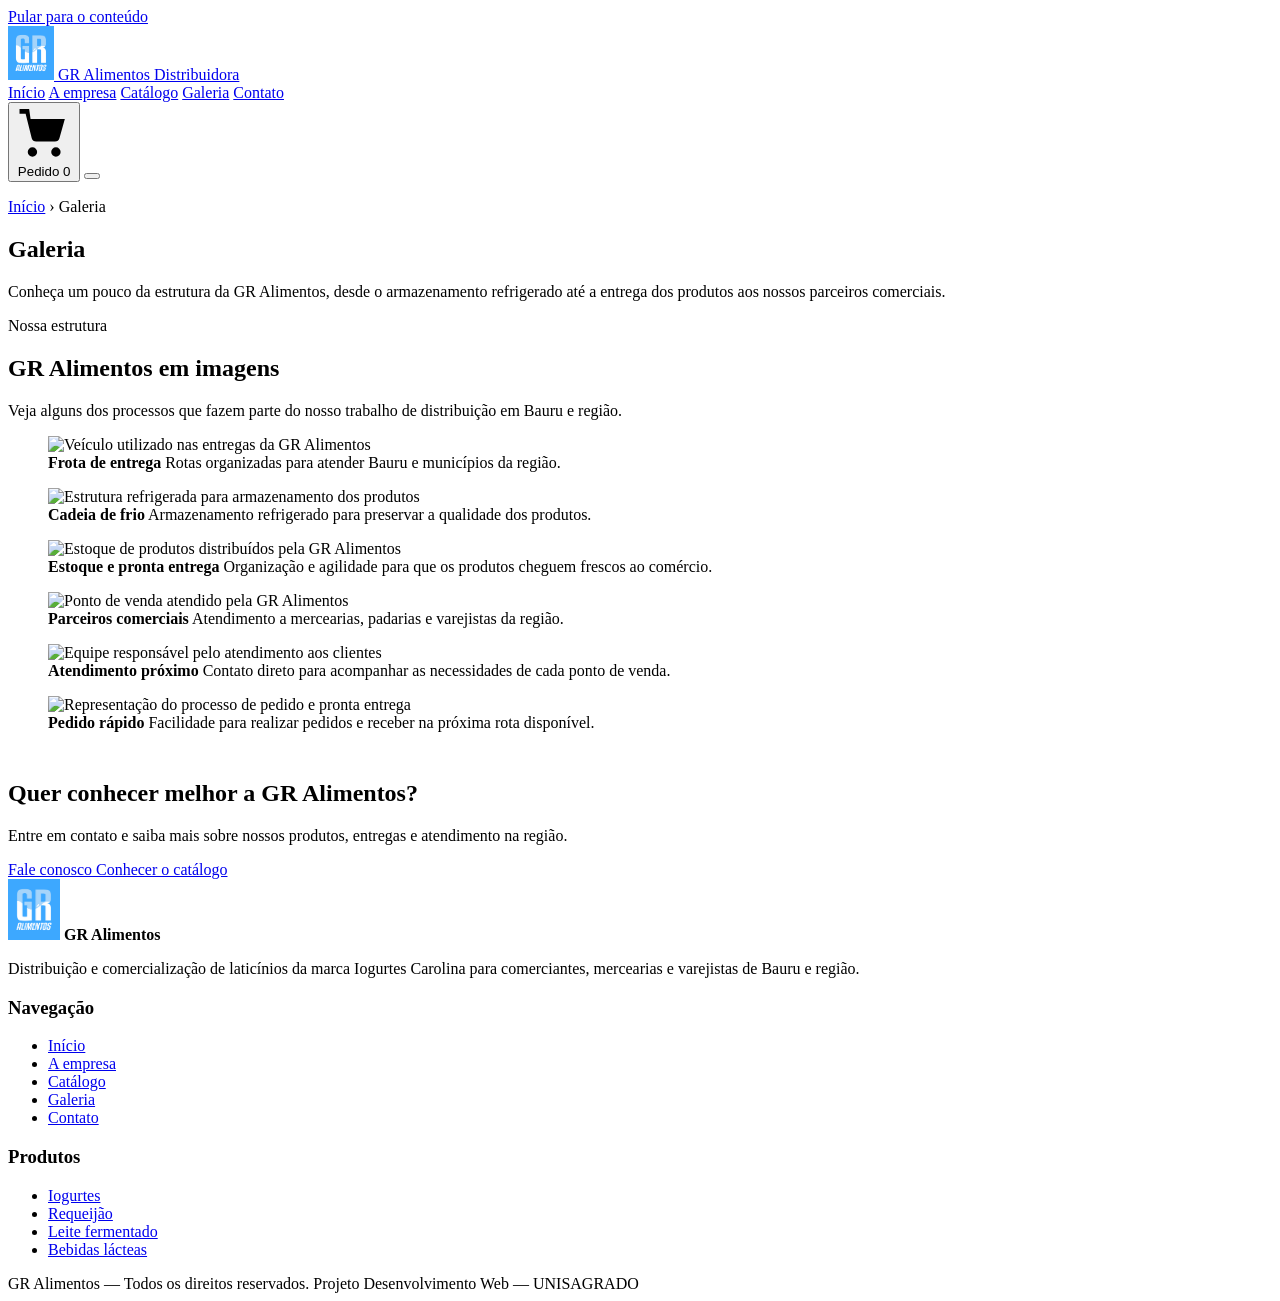
==== galeria.html @ e72864ee "Create galeria.html for GR Alimentos gallery page This file contains the HTML structure for the gall" ====
<!DOCTYPE html>
<html lang="pt-BR">

<head>
  <meta charset="UTF-8">
  <meta name="viewport" content="width=device-width, initial-scale=1">

  <title>Galeria — GR Alimentos</title>

  <meta
    name="description"
    content="Imagens da estrutura da GR Alimentos: armazenamento refrigerado, estoque de pronta entrega, frota e pontos de venda atendidos."
  >

  <meta name="theme-color" content="#57a7dc">

  <link rel="stylesheet" href="estilo.css">
</head>

<body>

  <a class="pular-para-conteudo" href="#conteudo">
    Pular para o conteúdo
  </a>

  <!-- ===================== CABEÇALHO ===================== -->

  <header class="cabecalho">
    <div class="container cabecalho__interno">

      <a class="logo" href="index.html">
        <img
          src="IMG/logo gr.png"
          alt="GR Alimentos"
          width="46"
          height="54"
        >

        <span class="logo__texto">
          <span class="logo__nome">GR Alimentos</span>
          <span class="logo__sub">Distribuidora</span>
        </span>
      </a>

      <nav
        class="nav"
        id="nav-principal"
        aria-label="Navegação principal"
      >
        <a href="index.html">Início</a>
        <a href="institucional.html">A empresa</a>
        <a href="catalogo.html">Catálogo</a>
        <a href="galeria.html" aria-current="page">Galeria</a>
        <a href="contato.html">Contato</a>
      </nav>

      <div class="cabecalho__acoes">

        <button
          type="button"
          class="carrinho-botao"
          aria-label="Abrir pedido"
        >
          <svg
            class="icone"
            viewBox="0 0 24 24"
            aria-hidden="true"
          >
            <path d="M7 18a2 2 0 1 0 .001 4.001A2 2 0 0 0 7 18Zm10 0a2 2 0 1 0 .001 4.001A2 2 0 0 0 17 18ZM6.2 6h14.6l-2.3 8.2a2 2 0 0 1-1.9 1.4H8.6a2 2 0 0 1-1.9-1.4L4.1 3.7H1.5v-2h4.1L6.2 6Z"/>
          </svg>

          <span>Pedido</span>
          <span class="carrinho-contador">0</span>
        </button>

        <button
          type="button"
          class="menu-toggle"
          id="menu-toggle"
          aria-expanded="false"
          aria-controls="nav-principal"
          aria-label="Abrir menu"
        >
          <span></span>
          <span></span>
          <span></span>
        </button>

      </div>

    </div>
  </header>


  <!-- ===================== CONTEÚDO ===================== -->

  <main id="conteudo">

    <!-- HERO DA GALERIA -->

    <section class="hero-interno">
      <div class="container">

        <p class="migalhas">
          <a href="index.html">Início</a>
          &rsaquo;
          Galeria
        </p>

        <h1>Galeria</h1>

        <p>
          Conheça um pouco da estrutura da GR Alimentos,
          desde o armazenamento refrigerado até a entrega
          dos produtos aos nossos parceiros comerciais.
        </p>

      </div>
    </section>


    <!-- ===================== GALERIA ===================== -->

    <section class="secao">
      <div class="container">

        <div class="secao__cabecalho secao__cabecalho--centro">
          <span class="olho">Nossa estrutura</span>

          <h2>GR Alimentos em imagens</h2>

          <p>
            Veja alguns dos processos que fazem parte do nosso
            trabalho de distribuição em Bauru e região.
          </p>
        </div>


        <div class="galeria">

          <!-- FOTO 1 -->

          <figure>
            <img
              src="IMG/galeria/entrega.svg"
              alt="Veículo utilizado nas entregas da GR Alimentos"
              width="800"
              height="600"
              loading="lazy"
            >

            <figcaption>
              <strong>Frota de entrega</strong>
              Rotas organizadas para atender Bauru e municípios da região.
            </figcaption>
          </figure>


          <!-- FOTO 2 -->

          <figure>
            <img
              src="IMG/galeria/camara-fria.svg"
              alt="Estrutura refrigerada para armazenamento dos produtos"
              width="800"
              height="600"
              loading="lazy"
            >

            <figcaption>
              <strong>Cadeia de frio</strong>
              Armazenamento refrigerado para preservar a qualidade dos produtos.
            </figcaption>
          </figure>


          <!-- FOTO 3 -->

          <figure>
            <img
              src="IMG/galeria/estoque.svg"
              alt="Estoque de produtos distribuídos pela GR Alimentos"
              width="800"
              height="600"
              loading="lazy"
            >

            <figcaption>
              <strong>Estoque e pronta entrega</strong>
              Organização e agilidade para que os produtos cheguem frescos ao comércio.
            </figcaption>
          </figure>


          <!-- FOTO 4 -->

          <figure>
            <img
              src="IMG/galeria/pontos-de-venda.svg"
              alt="Ponto de venda atendido pela GR Alimentos"
              width="800"
              height="600"
              loading="lazy"
            >

            <figcaption>
              <strong>Parceiros comerciais</strong>
              Atendimento a mercearias, padarias e varejistas da região.
            </figcaption>
          </figure>


          <!-- FOTO 5 -->

          <figure>
            <img
              src="IMG/galeria/equipe.svg"
              alt="Equipe responsável pelo atendimento aos clientes"
              width="800"
              height="600"
              loading="lazy"
            >

            <figcaption>
              <strong>Atendimento próximo</strong>
              Contato direto para acompanhar as necessidades de cada ponto de venda.
            </figcaption>
          </figure>


          <!-- FOTO 6 -->

          <figure>
            <img
              src="IMG/galeria/pronta-entrega.svg"
              alt="Representação do processo de pedido e pronta entrega"
              width="800"
              height="600"
              loading="lazy"
            >

            <figcaption>
              <strong>Pedido rápido</strong>
              Facilidade para realizar pedidos e receber na próxima rota disponível.
            </figcaption>
          </figure>

        </div>


        <!-- ===================== CHAMADA FINAL ===================== -->

        <div class="faixa-cta" style="margin-top:3rem">

          <h2>Quer conhecer melhor a GR Alimentos?</h2>

          <p>
            Entre em contato e saiba mais sobre nossos produtos,
            entregas e atendimento na região.
          </p>

          <div class="faixa-cta__acoes">

            <a
              class="btn btn--primario"
              href="contato.html"
            >
              Fale conosco
            </a>

            <a
              class="btn btn--claro"
              href="catalogo.html"
            >
              Conhecer o catálogo
            </a>

          </div>

        </div>

      </div>
    </section>

  </main>


  <!-- ===================== RODAPÉ ===================== -->

  <footer class="rodape">
    <div class="container">

      <div class="rodape__grade">

        <div>

          <div class="rodape__logo">

            <img
              src="IMG/logo gr.png"
              alt="GR Alimentos"
              width="52"
              height="61"
            >

            <strong>GR Alimentos</strong>

          </div>

          <p class="rodape__sobre">
            Distribuição e comercialização de laticínios da marca
            Iogurtes Carolina para comerciantes, mercearias e
            varejistas de Bauru e região.
          </p>

        </div>


        <div>

          <h3>Navegação</h3>

          <ul>
            <li><a href="index.html">Início</a></li>
            <li><a href="institucional.html">A empresa</a></li>
            <li><a href="catalogo.html">Catálogo</a></li>
            <li><a href="galeria.html">Galeria</a></li>
            <li><a href="contato.html">Contato</a></li>
          </ul>

        </div>


        <div>

          <h3>Produtos</h3>

          <ul>
            <li>
              <a href="catalogo.html?categoria=iogurtes">
                Iogurtes
              </a>
            </li>

            <li>
              <a href="catalogo.html?categoria=requeijao">
                Requeijão
              </a>
            </li>

            <li>
              <a href="catalogo.html?categoria=leite-fermentado">
                Leite fermentado
              </a>
            </li>

            <li>
              <a href="catalogo.html?categoria=bebida-lactea">
                Bebidas lácteas
              </a>
            </li>
          </ul>

        </div>

      </div>


      <div class="rodape__base">

        <span>
          GR Alimentos — Todos os direitos reservados.
        </span>

        <span>
          Projeto Desenvolvimento Web — UNISAGRADO
        </span>

      </div>

    </div>
  </footer>

</body>

</html>
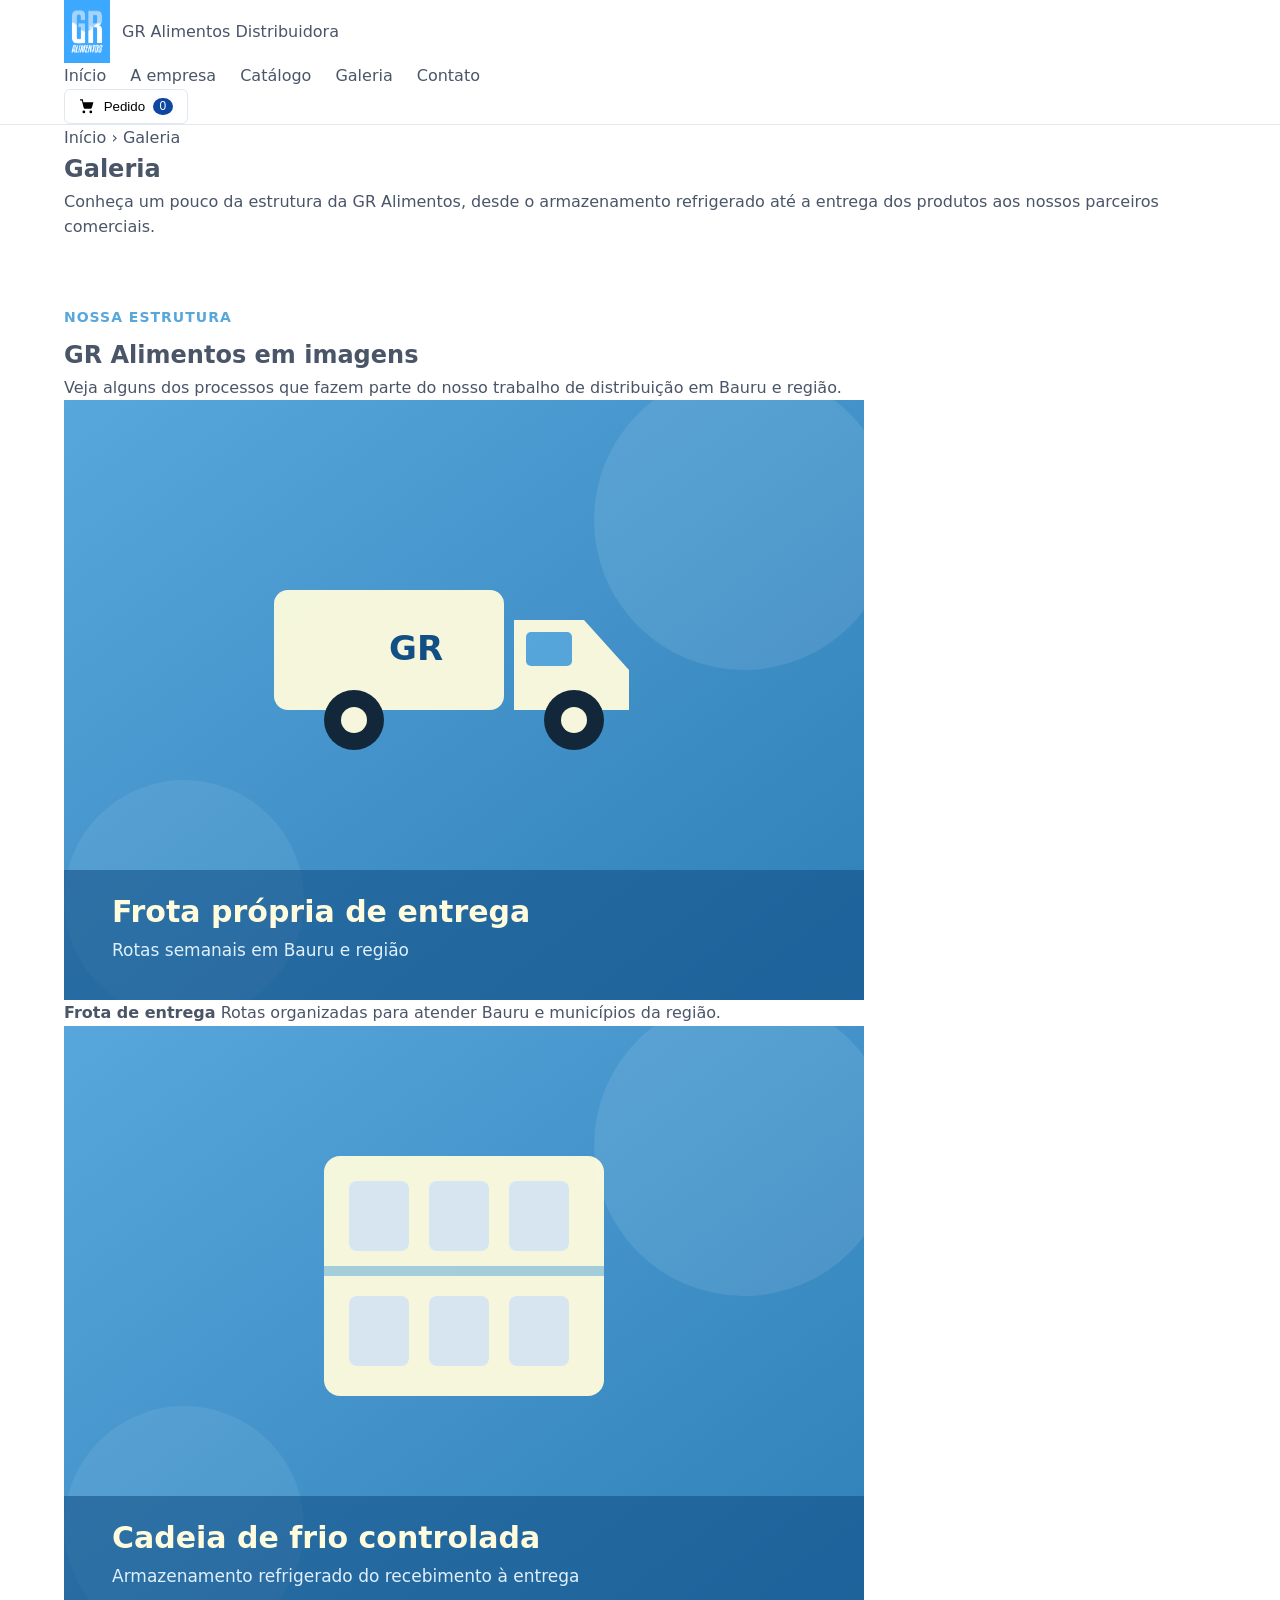
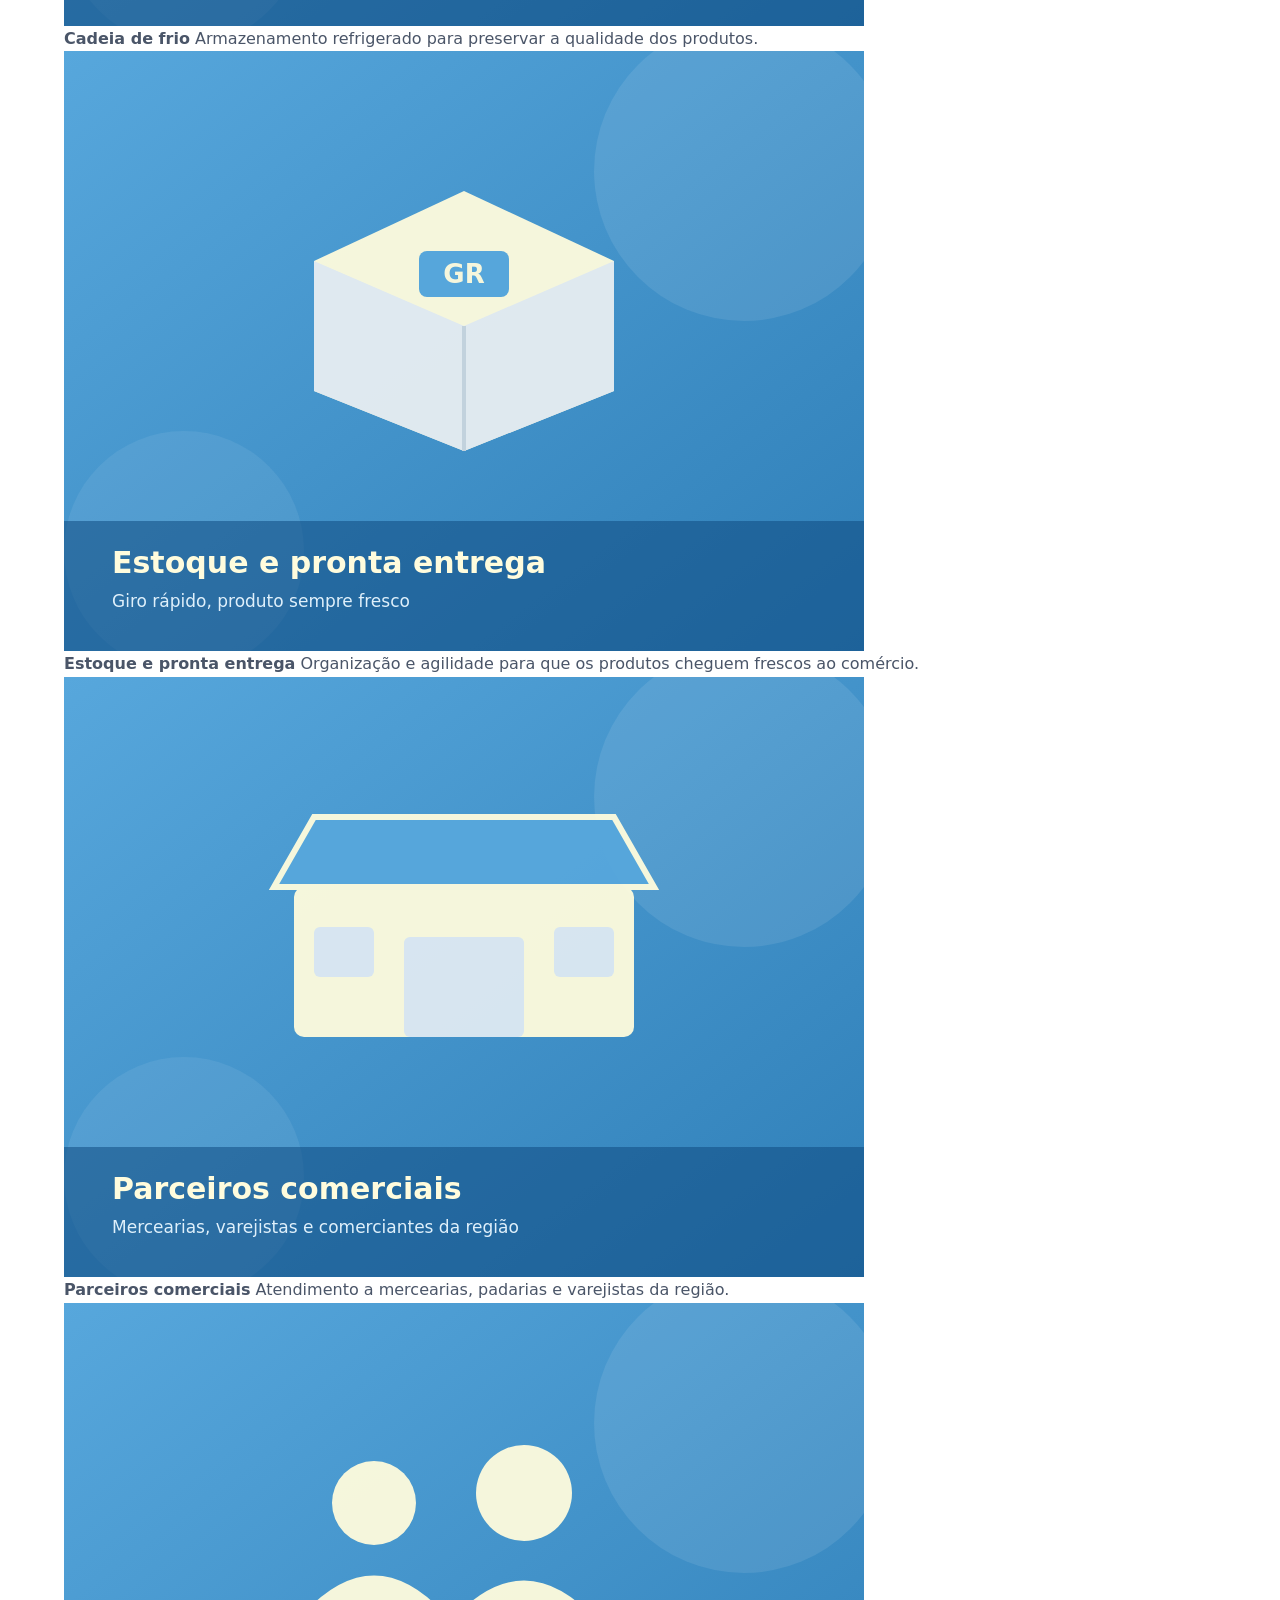
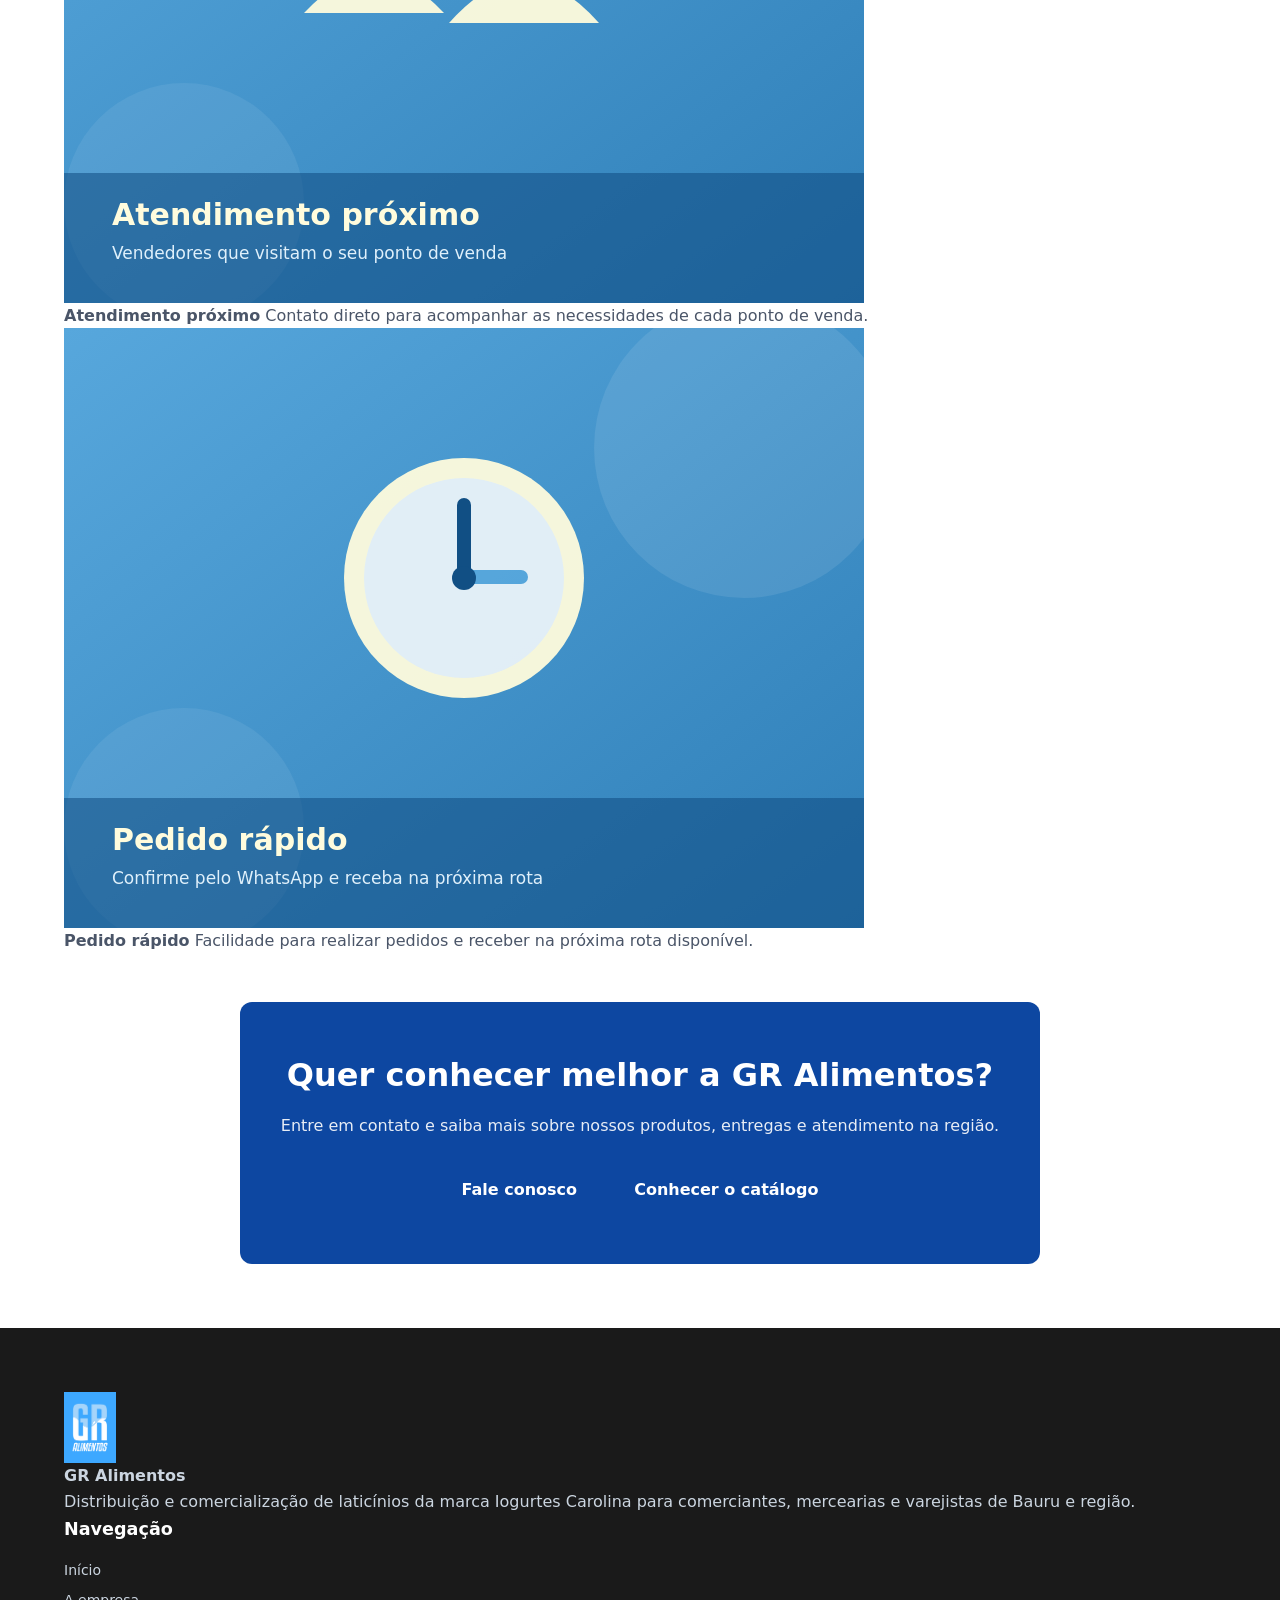
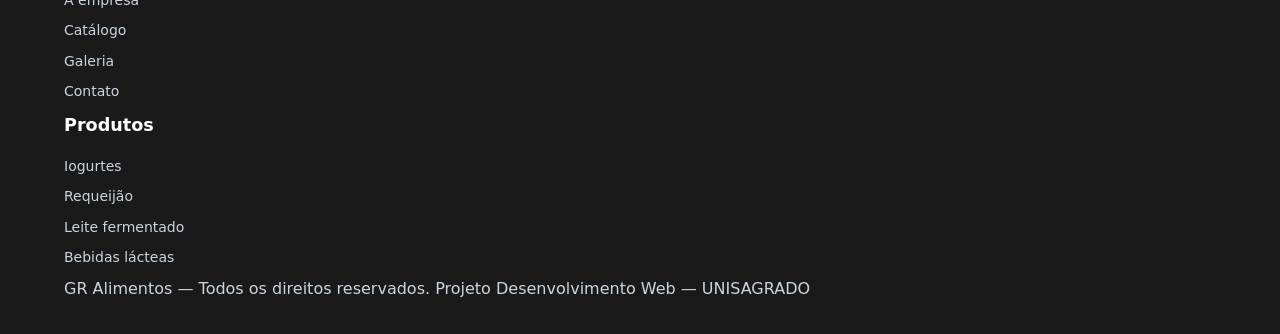
==== commit d99b3d26: "FIX: arrumando as classes conforme css" ====
--- a/galeria.html
+++ b/galeria.html
@@ -14,7 +14,7 @@
 
   <meta name="theme-color" content="#57a7dc">
 
-  <link rel="stylesheet" href="estilo.css">
+  <link rel="stylesheet" href="style.css">
 </head>
 
 <body>
--- a/style.css
+++ b/style.css
@@ -0,0 +1,558 @@
+/* ==========================================================================
+   RESET E VARIÁVEIS
+   ========================================================================== */
+:root {
+  --cor-primaria: #0d47a1;
+  --cor-secundaria: #57a7dc;
+  --cor-escura: #1a1a1a;
+  --cor-clara: #ffffff;
+  --cor-fundo-alt: #f4f7f9;
+  --cor-fundo-creme: #fdfbf7;
+  --cor-borda: #e2e8f0;
+  --cor-texto: #4a5568;
+  --cor-zap: #25d366;
+  --fonte-principal: system-ui, -apple-system, BlinkMacSystemFont, "Segoe UI", Roboto, sans-serif;
+  --transicao: all 0.3s ease;
+}
+
+*, *::before, *::after {
+  box-sizing: border-box;
+  margin: 0;
+  padding: 0;
+}
+
+body {
+  font-family: var(--fonte-principal);
+  color: var(--cor-texto);
+  background-color: #fff;
+  line-height: 1.6;
+}
+
+img {
+  max-width: 100%;
+  height: auto;
+  display: block;
+}
+
+a {
+  color: inherit;
+  text-decoration: none;
+}
+
+/* ==========================================================================
+   UTILITÁRIOS E LAYOUT
+   ========================================================================== */
+.container {
+  max-width: 1200px;
+  margin: 0 auto;
+  padding: 0 1.5rem;
+}
+
+.pular-para-conteudo {
+  position: absolute;
+  top: -100px;
+  left: 0;
+  background: var(--cor-primaria);
+  color: #fff;
+  padding: 0.5rem 1rem;
+  z-index: 1000;
+  transition: var(--transicao);
+}
+
+.pular-para-conteudo:focus {
+  top: 0;
+}
+
+.olho {
+  display: inline-block;
+  font-size: 0.875rem;
+  font-weight: 700;
+  text-transform: uppercase;
+  letter-spacing: 1px;
+  color: var(--cor-secundaria);
+  margin-bottom: 0.5rem;
+}
+
+.icone {
+  width: 1.25em;
+  height: 1.25em;
+  fill: currentColor;
+  display: inline-block;
+  vertical-align: middle;
+}
+
+/* Grades */
+.grade {
+  display: grid;
+  gap: 1.5rem;
+}
+
+.grade-4 {
+  grid-template-columns: repeat(auto-fit, minmax(250px, 1fr));
+}
+
+.duas-colunas {
+  display: grid;
+  grid-template-columns: 1fr;
+  gap: 2rem;
+  align-items: center;
+}
+
+@media (min-width: 768px) {
+  .duas-colunas {
+    grid-template-columns: 1fr 1fr;
+  }
+}
+
+/* Botões */
+.btn {
+  display: inline-flex;
+  align-items: center;
+  justify-content: center;
+  gap: 0.5rem;
+  padding: 0.75rem 1.5rem;
+  border-radius: 6px;
+  font-weight: 600;
+  cursor: pointer;
+  border: 2px solid transparent;
+  transition: var(--transicao);
+}
+
+.btn-primario {
+  background-color: var(--cor-primaria);
+  color: #fff;
+}
+
+.btn-primario:hover {
+  background-color: #082d68;
+}
+
+.btn-claro {
+  background-color: #fff;
+  color: var(--cor-primaria);
+}
+
+.btn-claro:hover {
+  background-color: var(--cor-fundo-alt);
+}
+
+.btn-contorno-claro {
+  border-color: #fff;
+  color: #fff;
+}
+
+.btn-contorno-claro:hover {
+  background-color: #fff;
+  color: var(--cor-primaria);
+}
+
+.btn-zap {
+  background-color: var(--cor-zap);
+  color: #fff;
+}
+
+.btn-zap:hover {
+  filter: brightness(0.9);
+}
+
+/* Selo / Badge */
+.selo {
+  display: inline-block;
+  border-radius: 20px;
+  background-color: var(--cor-fundo-alt);
+  color: var(--cor-texto);
+}
+
+.selo-destaque {
+  background-color: #e3f2fd;
+  color: var(--cor-primaria);
+  font-weight: 600;
+}
+
+/* ==========================================================================
+   CABECALHO
+   ========================================================================== */
+.cabecalho {
+  background-color: #fff;
+  border-bottom: 1px solid var(--cor-borda);
+  position: sticky;
+  top: 0;
+  z-index: 100;
+}
+
+.cabecalho-interno {
+  display: flex;
+  align-items: center;
+  justify-content: space-between;
+  padding-top: 1rem;
+  padding-bottom: 1rem;
+}
+
+.logo {
+  display: flex;
+  align-items: center;
+  gap: 0.75rem;
+}
+
+.logo-texto {
+  display: flex;
+  flex-direction: column;
+}
+
+.logo-nome {
+  font-weight: 800;
+  font-size: 1.125rem;
+  color: var(--cor-primaria);
+  line-height: 1.1;
+}
+
+.logo-sub {
+  font-size: 0.75rem;
+  color: var(--cor-texto);
+}
+
+.nav {
+  display: flex;
+  gap: 1.5rem;
+}
+
+.nav a {
+  font-weight: 500;
+  transition: var(--transicao);
+}
+
+.nav a:hover {
+  color: var(--cor-secundaria);
+}
+
+.cabecalho-acoes {
+  display: flex;
+  align-items: center;
+  gap: 1rem;
+}
+
+.carrinho-botao {
+  display: flex;
+  align-items: center;
+  gap: 0.5rem;
+  background: none;
+  border: 1px solid var(--cor-borda);
+  padding: 0.5rem 0.875rem;
+  border-radius: 6px;
+  cursor: pointer;
+}
+
+.carrinho-contador {
+  background-color: var(--cor-primaria);
+  color: #fff;
+  border-radius: 50%;
+  padding: 0.1rem 0.4rem;
+  font-size: 0.75rem;
+}
+
+.menu-toggle {
+  display: none;
+  flex-direction: column;
+  gap: 4px;
+  background: none;
+  border: none;
+  cursor: pointer;
+}
+
+.menu-toggle span {
+  width: 24px;
+  height: 2px;
+  background-color: var(--cor-escura);
+}
+
+@media (max-width: 768px) {
+  .nav {
+    display: none; /* Ajustar conforme lógica do JS mobile */
+  }
+  .menu-toggle {
+    display: flex;
+  }
+}
+
+/* ==========================================================================
+   HERO
+   ========================================================================== */
+.hero {
+  background: linear-gradient(135deg, var(--cor-primaria), var(--cor-secundaria));
+  color: #fff;
+  padding: 4rem 0;
+}
+
+.hero-grid {
+  display: grid;
+  grid-template-columns: 1fr;
+  gap: 2.5rem;
+  align-items: center;
+}
+
+@media (min-width: 992px) {
+  .hero-grid {
+    grid-template-columns: 1.2fr 0.8fr;
+  }
+}
+
+.hero .olho {
+  color: #b3e5fc;
+}
+
+.hero h1 {
+  font-size: 2.5rem;
+  line-height: 1.2;
+  margin-bottom: 1rem;
+}
+
+.hero-texto {
+  font-size: 1.125rem;
+  margin-bottom: 2rem;
+  opacity: 0.9;
+}
+
+.hero-acoes {
+  display: flex;
+  flex-wrap: wrap;
+  gap: 1rem;
+  margin-bottom: 2.5rem;
+}
+
+.hero-marcadores {
+  display: flex;
+  gap: 1.5rem;
+  border-top: 1px solid rgba(255, 255, 255, 0.2);
+  padding-top: 1.5rem;
+}
+
+.hero-marcador {
+  display: flex;
+  flex-direction: column;
+}
+
+.hero-marcador strong {
+  font-size: 1.25rem;
+}
+
+.hero-marcador span {
+  font-size: 0.875rem;
+  opacity: 0.8;
+}
+
+/* ==========================================================================
+   SEÇÕES GERAIS E CARTÕES
+   ========================================================================== */
+.secao {
+  padding: 4rem 0;
+}
+
+.secao-alt {
+  background-color: var(--cor-fundo-alt);
+}
+
+.secao-creme {
+  background-color: var(--cor-fundo-creme);
+}
+
+.secao-cabecalho {
+  margin-bottom: 2.5rem;
+  max-width: 650px;
+}
+
+.secao-cabecalho-centro {
+  text-align: center;
+  margin-left: auto;
+  margin-right: auto;
+}
+
+.secao-cabecalho h2 {
+  font-size: 2rem;
+  color: var(--cor-escura);
+  margin-bottom: 0.5rem;
+}
+
+/* Cartões de Diferenciais e Categorias */
+.cartao {
+  background-color: #fff;
+  padding: 1.5rem;
+  border-radius: 8px;
+  border: 1px solid var(--cor-borda);
+  transition: var(--transicao);
+}
+
+.cartao:hover {
+  transform: translateY(-4px);
+  box-shadow: 0 10px 15px -3px rgba(0,0,0,0.05);
+}
+
+.cartao-icone {
+  width: 48px;
+  height: 48px;
+  background-color: #e3f2fd;
+  color: var(--cor-primaria);
+  border-radius: 8px;
+  display: flex;
+  align-items: center;
+  justify-content: center;
+  margin-bottom: 1rem;
+}
+
+.cartao-icone .icone {
+  width: 24px;
+  height: 24px;
+}
+
+.cartao h3 {
+  font-size: 1.25rem;
+  color: var(--cor-escura);
+  margin-bottom: 0.5rem;
+}
+
+/* ==========================================================================
+   PASSO A PASSO (COMO PEDIR)
+   ========================================================================== */
+.passos {
+  display: flex;
+  flex-direction: column;
+  gap: 1.5rem;
+}
+
+.passo {
+  display: flex;
+  gap: 1rem;
+}
+
+.passo-numero {
+  width: 36px;
+  height: 36px;
+  background-color: var(--cor-primaria);
+  color: #fff;
+  border-radius: 50%;
+  display: flex;
+  align-items: center;
+  justify-content: center;
+  font-weight: 700;
+  flex-shrink: 0;
+}
+
+.passo h3 {
+  font-size: 1.1rem;
+  color: var(--cor-escura);
+}
+
+/* ==========================================================================
+   CTA FINAL
+   ========================================================================== */
+.faixa-cta {
+  background-color: var(--cor-primaria);
+  color: #fff;
+  padding: 3rem 2rem;
+  border-radius: 12px;
+  text-align: center;
+  max-width: 800px;
+  margin: 0 auto;
+}
+
+.faixa-cta h2 {
+  font-size: 2rem;
+  margin-bottom: 0.75rem;
+}
+
+.faixa-cta p {
+  margin-bottom: 1.5rem;
+  opacity: 0.9;
+}
+
+.faixa-cta-acoes {
+  display: flex;
+  justify-content: center;
+  flex-wrap: wrap;
+  gap: 1rem;
+}
+
+/* ==========================================================================
+   RODAPÉ
+   ========================================================================== */
+.rodape {
+  background-color: var(--cor-escura);
+  color: #cbd5e0;
+  padding: 4rem 0 2rem 0;
+}
+
+.rodape-grade {
+  display: grid;
+  grid-template-columns: repeat(auto-fit, minmax(200px, 1fr));
+  gap: 2rem;
+  margin-bottom: 3rem;
+}
+
+.rodape-logo {
+  display: flex;
+  align-items: center;
+  gap: 0.75rem;
+  color: #fff;
+  margin-bottom: 1rem;
+}
+
+.rodape-sobre {
+  font-size: 0.875rem;
+}
+
+.rodape h3 {
+  color: #fff;
+  font-size: 1.1rem;
+  margin-bottom: 1rem;
+}
+
+.rodape ul {
+  list-style: none;
+}
+
+.rodape li {
+  margin-bottom: 0.5rem;
+  font-size: 0.875rem;
+}
+
+.rodape a:hover {
+  color: #fff;
+}
+
+.rodape-base {
+  border-top: 1px solid #2d3748;
+  padding-top: 1.5rem;
+  display: flex;
+  flex-wrap: wrap;
+  justify-content: space-between;
+  gap: 1rem;
+  font-size: 0.875rem;
+}
+
+/* ==========================================================================
+   FLUTUANTE (WHATSAPP)
+   ========================================================================== */
+.zap-flutuante {
+  position: fixed;
+  bottom: 1.5rem;
+  right: 1.5rem;
+  background-color: var(--cor-zap);
+  color: #fff;
+  width: 56px;
+  height: 56px;
+  border-radius: 50%;
+  display: flex;
+  align-items: center;
+  justify-content: center;
+  box-shadow: 0 4px 10px rgba(0,0,0,0.3);
+  z-index: 99;
+  transition: var(--transicao);
+}
+
+.zap-flutuante .icone {
+  width: 30px;
+  height: 30px;
+}
+
+.zap-flutuante:hover {
+  transform: scale(1.1);
+}
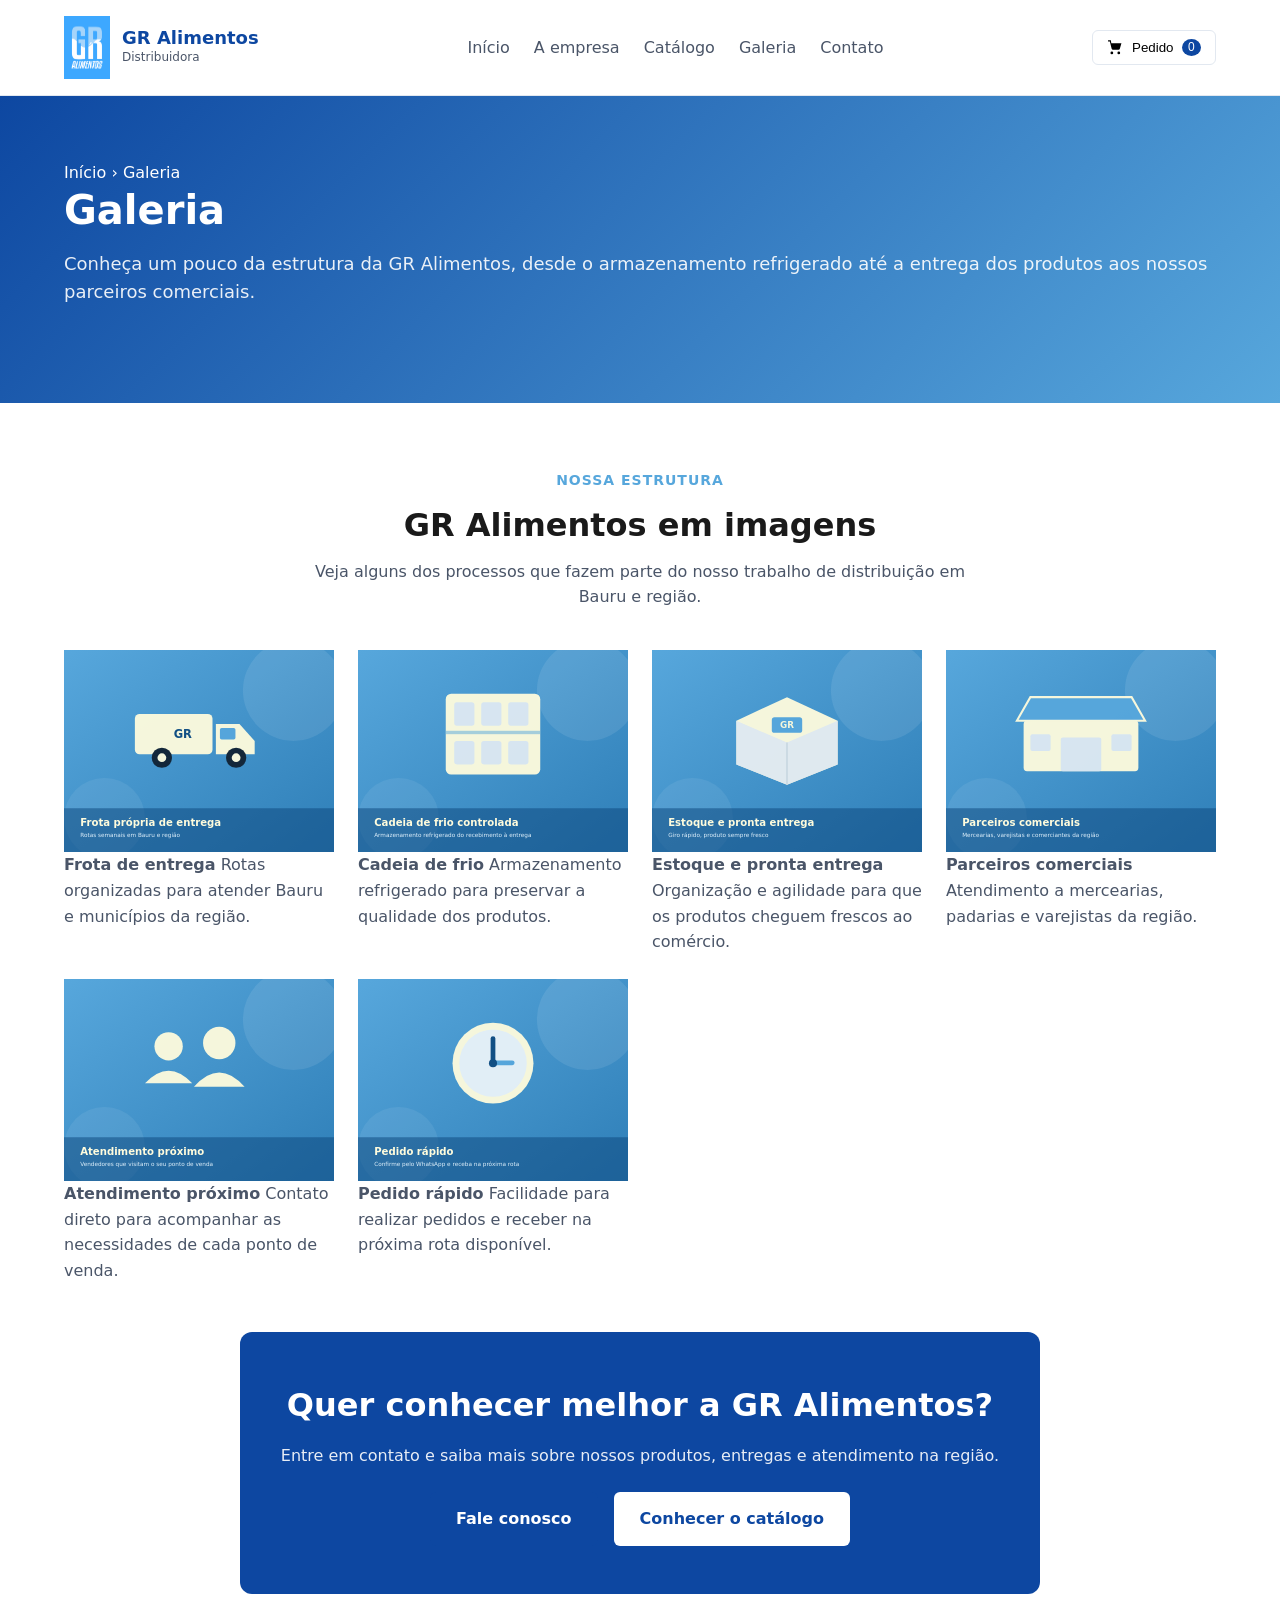
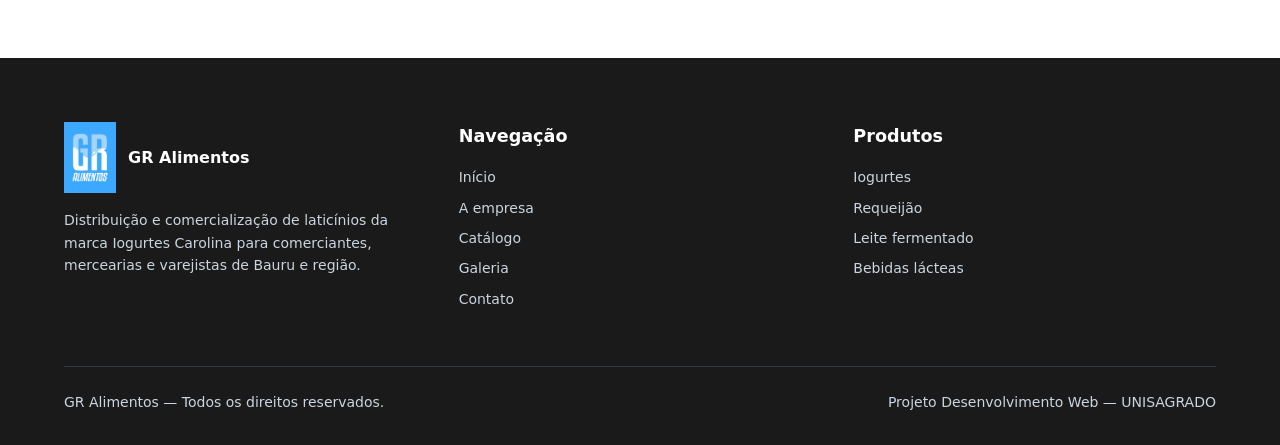
==== commit cdececfa: "fix: arrumando o código no lugar certo" ====
--- a/galeria.html
+++ b/galeria.html
@@ -26,7 +26,7 @@
   <!-- ===================== CABEÇALHO ===================== -->
 
   <header class="cabecalho">
-    <div class="container cabecalho__interno">
+    <div class="container cabecalho-interno">
 
       <a class="logo" href="index.html">
         <img
@@ -36,9 +36,9 @@
           height="54"
         >
 
-        <span class="logo__texto">
-          <span class="logo__nome">GR Alimentos</span>
-          <span class="logo__sub">Distribuidora</span>
+        <span class="logo-texto">
+          <span class="logo-nome">GR Alimentos</span>
+          <span class="logo-sub">Distribuidora</span>
         </span>
       </a>
 
@@ -54,7 +54,7 @@
         <a href="contato.html">Contato</a>
       </nav>
 
-      <div class="cabecalho__acoes">
+      <div class="cabecalho-acoes">
 
         <button
           type="button"
@@ -98,7 +98,7 @@
 
     <!-- HERO DA GALERIA -->
 
-    <section class="hero-interno">
+    <section class="hero">
       <div class="container">
 
         <p class="migalhas">
@@ -109,7 +109,7 @@
 
         <h1>Galeria</h1>
 
-        <p>
+        <p class="hero-texto">
           Conheça um pouco da estrutura da GR Alimentos,
           desde o armazenamento refrigerado até a entrega
           dos produtos aos nossos parceiros comerciais.
@@ -124,7 +124,7 @@
     <section class="secao">
       <div class="container">
 
-        <div class="secao__cabecalho secao__cabecalho--centro">
+        <div class="secao-cabecalho secao-cabecalho-centro">
           <span class="olho">Nossa estrutura</span>
 
           <h2>GR Alimentos em imagens</h2>
@@ -136,7 +136,7 @@
         </div>
 
 
-        <div class="galeria">
+        <div class="galeria grade grade-4">
 
           <!-- FOTO 1 -->
 
@@ -259,17 +259,17 @@
             entregas e atendimento na região.
           </p>
 
-          <div class="faixa-cta__acoes">
+          <div class="faixa-cta-acoes">
 
             <a
-              class="btn btn--primario"
+              class="btn btn-primario"
               href="contato.html"
             >
               Fale conosco
             </a>
 
             <a
-              class="btn btn--claro"
+              class="btn btn-claro"
               href="catalogo.html"
             >
               Conhecer o catálogo
@@ -290,11 +290,11 @@
   <footer class="rodape">
     <div class="container">
 
-      <div class="rodape__grade">
+      <div class="rodape-grade">
 
         <div>
 
-          <div class="rodape__logo">
+          <div class="rodape-logo">
 
             <img
               src="IMG/logo gr.png"
@@ -307,7 +307,7 @@
 
           </div>
 
-          <p class="rodape__sobre">
+          <p class="rodape-sobre">
             Distribuição e comercialização de laticínios da marca
             Iogurtes Carolina para comerciantes, mercearias e
             varejistas de Bauru e região.
@@ -366,7 +366,7 @@
       </div>
 
 
-      <div class="rodape__base">
+      <div class="rodape-base">
 
         <span>
           GR Alimentos — Todos os direitos reservados.
